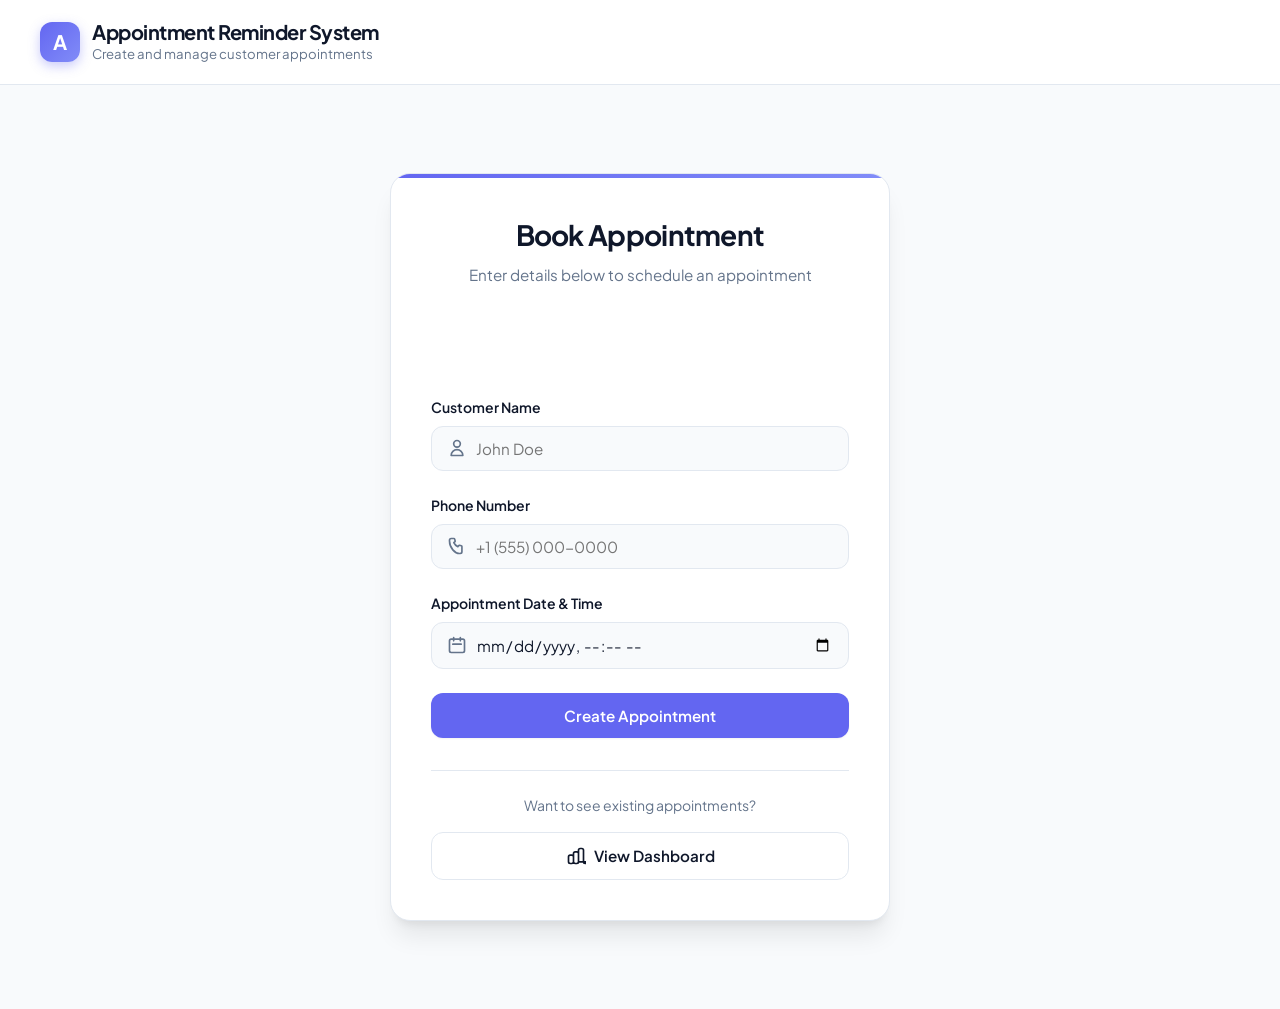
==== frontend/index.html @ 605bb697 "initial commit" ====
<!DOCTYPE html>
<html lang="en">
<head>
    <meta charset="UTF-8">
    <meta name="viewport" content="width=device-width, initial-scale=1.0">
    <title>Create Appointment | Appointment Reminder System</title>
    <link rel="stylesheet" href="style.css">
</head>
<body>

    <!-- Header Section -->
    <header>
        <div class="header-container">
            <div class="logo-section">
                <div class="logo-icon">A</div>
                <div class="logo-title">
                    <h1>Appointment Reminder System</h1>
                    <p>Create and manage customer appointments</p>
                </div>
            </div>
            <div>
                <!-- Extra desktop nav elements if needed, or empty -->
            </div>
        </div>
    </header>

    <!-- Main Container -->
    <main>
        <div class="form-container">
            <div class="card">
                
                <div class="card-header">
                    <h2>Book Appointment</h2>
                    <p>Enter details below to schedule an appointment</p>
                </div>

                <!-- Alert Banner for Inline Message Feedback -->
                <div id="alertBanner" class="alert">
                    <svg class="alert-icon" fill="none" stroke="currentColor" viewBox="0 0 24 24" xmlns="http://www.w3.org/2000/svg">
                        <path stroke-linecap="round" stroke-linejoin="round" stroke-width="2" d=""></path>
                    </svg>
                    <span id="alertMessage" class="alert-message"></span>
                </div>

                <!-- Appointment Form -->
                <form id="appointmentForm" novalidate>
                    
                    <!-- Customer Name -->
                    <div class="form-group">
                        <label for="name" class="form-label">Customer Name</label>
                        <div class="input-wrapper">
                            <span class="input-icon">
                                <svg fill="none" stroke="currentColor" viewBox="0 0 24 24" xmlns="http://www.w3.org/2000/svg">
                                    <path stroke-linecap="round" stroke-linejoin="round" stroke-width="2" d="M16 7a4 4 0 11-8 0 4 4 0 018 0zM12 14a7 7 0 00-7 7h14a7 7 0 00-7-7z"></path>
                                </svg>
                            </span>
                            <input 
                                type="text" 
                                id="name" 
                                class="form-control" 
                                placeholder="John Doe" 
                                required
                            >
                        </div>
                    </div>

                    <!-- Phone Number -->
                    <div class="form-group">
                        <label for="phone" class="form-label">Phone Number</label>
                        <div class="input-wrapper">
                            <span class="input-icon">
                                <svg fill="none" stroke="currentColor" viewBox="0 0 24 24" xmlns="http://www.w3.org/2000/svg">
                                    <path stroke-linecap="round" stroke-linejoin="round" stroke-width="2" d="M3 5a2 2 0 012-2h3.28a1 1 0 01.94.725l.548 2.2a1 1 0 01-.321.988l-1.305.98a10.582 10.582 0 004.872 4.872l.98-1.305a1 1 0 01.988-.321l2.2.548a1 1 0 01.725.94V19a2 2 0 01-2 2h-1C9.716 21 3 14.284 3 6V5z"></path>
                                </svg>
                            </span>
                            <input 
                                type="tel" 
                                id="phone" 
                                class="form-control" 
                                placeholder="+1 (555) 000-0000" 
                                required
                            >
                        </div>
                    </div>

                    <!-- Appointment Date & Time -->
                    <div class="form-group">
                        <label for="time" class="form-label">Appointment Date & Time</label>
                        <div class="input-wrapper">
                            <span class="input-icon">
                                <svg fill="none" stroke="currentColor" viewBox="0 0 24 24" xmlns="http://www.w3.org/2000/svg">
                                    <path stroke-linecap="round" stroke-linejoin="round" stroke-width="2" d="M8 7V3m8 4V3m-9 8h10M5 21h14a2 2 0 002-2V7a2 2 0 00-2-2H5a2 2 0 00-2 2v12a2 2 0 002 2z"></path>
                                </svg>
                            </span>
                            <input 
                                type="datetime-local" 
                                id="time" 
                                class="form-control" 
                                required
                            >
                        </div>
                    </div>

                    <!-- Submit Button -->
                    <button type="submit" id="submitBtn" class="btn btn-primary">
                        <div class="spinner"></div>
                        <span>Create Appointment</span>
                    </button>
                </form>

                <!-- Footer with Navigation to Dashboard -->
                <div class="card-footer">
                    <p class="card-footer-text">Want to see existing appointments?</p>
                    <a href="dashboard.html" class="btn btn-outline">
                        <svg style="width: 1.25rem; height: 1.25rem;" fill="none" stroke="currentColor" viewBox="0 0 24 24" xmlns="http://www.w3.org/2000/svg">
                            <path stroke-linecap="round" stroke-linejoin="round" stroke-width="2" d="M9 19v-6a2 2 0 00-2-2H5a2 2 0 00-2 2v6a2 2 0 002 2h2a2 2 0 002-2zm0 0V9a2 2 0 012-2h2a2 2 0 012 2v10m-6 0a2 2 0 002 2h2a2 2 0 002-2m0 0V5a2 2 0 012-2h2a2 2 0 012 2v14a2 2 0 002 2h2a2 2 0 002-2z"></path>
                        </svg>
                        View Dashboard
                    </a>
                </div>

            </div>
        </div>
    </main>

    <!-- Floating Toast Overlay container -->
    <div id="toastContainer" class="toast-container"></div>

    <script src="script.js"></script>
</body>
</html>
---- frontend/style.css ----
@import url('https://fonts.googleapis.com/css2?family=Plus+Jakarta+Sans:wght@300;400;500;600;700;800&display=swap');

:root {
    --font-sans: 'Plus Jakarta Sans', system-ui, -apple-system, sans-serif;
    
    /* Colors */
    --bg-main: #f8fafc;
    --bg-card: #ffffff;
    --primary: #6366f1;
    --primary-hover: #4f46e5;
    --primary-light: #eef2ff;
    
    --success: #10b981;
    --success-light: #ecfdf5;
    --success-hover: #059669;
    
    --error: #ef4444;
    --error-light: #fef2f2;
    --error-hover: #dc2626;
    
    --text-main: #0f172a;
    --text-muted: #64748b;
    --border: #e2e8f0;
    
    /* Shadows */
    --shadow-sm: 0 1px 2px 0 rgba(0, 0, 0, 0.05);
    --shadow-md: 0 4px 6px -1px rgba(0, 0, 0, 0.1), 0 2px 4px -2px rgba(0, 0, 0, 0.1);
    --shadow-lg: 0 10px 15px -3px rgba(0, 0, 0, 0.1), 0 4px 6px -4px rgba(0, 0, 0, 0.1);
    --shadow-xl: 0 20px 25px -5px rgba(0, 0, 0, 0.08), 0 8px 10px -6px rgba(0, 0, 0, 0.08);
    
    /* Animations */
    --transition-fast: 0.15s cubic-bezier(0.4, 0, 0.2, 1);
    --transition-normal: 0.25s cubic-bezier(0.4, 0, 0.2, 1);
}

* {
    margin: 0;
    padding: 0;
    box-sizing: border-box;
}

body {
    font-family: var(--font-sans);
    background-color: var(--bg-main);
    color: var(--text-main);
    line-height: 1.5;
    min-height: 100vh;
    display: flex;
    flex-direction: column;
}

/* Typography */
h1, h2, h3, h4 {
    font-weight: 700;
    color: var(--text-main);
    letter-spacing: -0.025em;
}

/* Header & Navbar */
header {
    background-color: var(--bg-card);
    border-bottom: 1px solid var(--border);
    padding: 1.25rem 2rem;
    position: sticky;
    top: 0;
    z-index: 10;
}

.header-container {
    max-width: 1200px;
    margin: 0 auto;
    display: flex;
    justify-content: space-between;
    align-items: center;
}

.logo-section {
    display: flex;
    align-items: center;
    gap: 0.75rem;
}

.logo-icon {
    width: 2.5rem;
    height: 2.5rem;
    background: linear-gradient(135deg, var(--primary), #818cf8);
    border-radius: 0.75rem;
    display: flex;
    align-items: center;
    justify-content: center;
    color: white;
    font-weight: 700;
    font-size: 1.25rem;
    box-shadow: 0 4px 12px rgba(99, 102, 241, 0.35);
}

.logo-title h1 {
    font-size: 1.25rem;
    line-height: 1.2;
}

.logo-title p {
    font-size: 0.825rem;
    color: var(--text-muted);
}

/* Main Layout */
main {
    flex: 1;
    width: 100%;
    max-width: 1200px;
    margin: 0 auto;
    padding: 2.5rem 1.5rem;
}

/* Forms & Cards */
.form-container {
    max-width: 500px;
    margin: 3rem auto;
}

.card {
    background-color: var(--bg-card);
    border-radius: 1.25rem;
    border: 1px solid var(--border);
    box-shadow: var(--shadow-xl);
    padding: 2.5rem;
    position: relative;
    overflow: hidden;
}

.card::before {
    content: '';
    position: absolute;
    top: 0;
    left: 0;
    right: 0;
    height: 4px;
    background: linear-gradient(90deg, var(--primary), #818cf8);
}

.card-header {
    margin-bottom: 2rem;
    text-align: center;
}

.card-header h2 {
    font-size: 1.75rem;
    margin-bottom: 0.5rem;
}

.card-header p {
    color: var(--text-muted);
    font-size: 0.95rem;
}

/* Inputs & Labels */
.form-group {
    margin-bottom: 1.5rem;
    position: relative;
}

.form-label {
    display: block;
    font-size: 0.875rem;
    font-weight: 600;
    margin-bottom: 0.5rem;
    color: var(--text-main);
}

.input-wrapper {
    position: relative;
    display: flex;
    align-items: center;
}

.input-icon {
    position: absolute;
    left: 1rem;
    color: var(--text-muted);
    pointer-events: none;
    display: flex;
    align-items: center;
}

.input-icon svg {
    width: 1.25rem;
    height: 1.25rem;
}

.form-control {
    width: 100%;
    padding: 0.75rem 1rem 0.75rem 2.75rem;
    font-family: var(--font-sans);
    font-size: 0.95rem;
    color: var(--text-main);
    background-color: var(--bg-main);
    border: 1px solid var(--border);
    border-radius: 0.75rem;
    transition: var(--transition-fast);
}

.form-control:focus {
    outline: none;
    border-color: var(--primary);
    background-color: var(--bg-card);
    box-shadow: 0 0 0 4px rgba(99, 102, 241, 0.15);
}

/* Buttons */
.btn {
    display: inline-flex;
    align-items: center;
    justify-content: center;
    gap: 0.5rem;
    font-family: var(--font-sans);
    font-size: 0.95rem;
    font-weight: 600;
    padding: 0.75rem 1.5rem;
    border-radius: 0.75rem;
    border: 1px solid transparent;
    cursor: pointer;
    transition: var(--transition-fast);
    text-decoration: none;
    width: 100%;
}

.btn-primary {
    background-color: var(--primary);
    color: white;
    box-shadow: var(--shadow-sm);
}

.btn-primary:hover {
    background-color: var(--primary-hover);
    transform: translateY(-1px);
    box-shadow: var(--shadow-md);
}

.btn-primary:active {
    transform: translateY(0);
}

.btn-outline {
    background-color: transparent;
    border-color: var(--border);
    color: var(--text-main);
}

.btn-outline:hover {
    background-color: var(--bg-main);
    border-color: var(--text-muted);
}

.btn-sm {
    padding: 0.5rem 1rem;
    font-size: 0.875rem;
    width: auto;
}

/* Spinner */
.spinner {
    width: 1.25rem;
    height: 1.25rem;
    border: 2px solid rgba(255, 255, 255, 0.3);
    border-radius: 50%;
    border-top-color: white;
    animation: spin 0.8s linear infinite;
    display: none;
}

@keyframes spin {
    to { transform: rotate(360deg); }
}

.btn-loading .spinner {
    display: block;
}

.btn-loading span {
    display: none;
}

/* Divider & Secondary Actions */
.card-footer {
    margin-top: 2rem;
    padding-top: 1.5rem;
    border-top: 1px solid var(--border);
    display: flex;
    flex-direction: column;
    gap: 1rem;
    align-items: center;
}

.card-footer-text {
    font-size: 0.875rem;
    color: var(--text-muted);
}

/* Dashboard Section */
.dashboard-actions {
    display: flex;
    justify-content: space-between;
    align-items: center;
    margin-bottom: 2rem;
}

.dashboard-title-area h2 {
    font-size: 1.75rem;
    margin-bottom: 0.25rem;
}

.dashboard-title-area p {
    color: var(--text-muted);
    font-size: 0.95rem;
}

/* Mini Stats Grid */
.stats-grid {
    display: grid;
    grid-template-columns: repeat(auto-fit, minmax(220px, 1fr));
    gap: 1.5rem;
    margin-bottom: 2rem;
}

.stat-card {
    background-color: var(--bg-card);
    border: 1px solid var(--border);
    border-radius: 1rem;
    padding: 1.5rem;
    box-shadow: var(--shadow-sm);
    display: flex;
    align-items: center;
    gap: 1rem;
}

.stat-icon {
    width: 3rem;
    height: 3rem;
    border-radius: 50%;
    background-color: var(--primary-light);
    color: var(--primary);
    display: flex;
    align-items: center;
    justify-content: center;
}

.stat-icon svg {
    width: 1.5rem;
    height: 1.5rem;
}

.stat-details h3 {
    font-size: 0.875rem;
    color: var(--text-muted);
    font-weight: 500;
    margin-bottom: 0.25rem;
}

.stat-value {
    font-size: 1.5rem;
    font-weight: 700;
    color: var(--text-main);
}

/* Tables */
.table-card {
    background-color: var(--bg-card);
    border: 1px solid var(--border);
    border-radius: 1.25rem;
    box-shadow: var(--shadow-lg);
    overflow: hidden;
}

.table-responsive {
    width: 100%;
    overflow-x: auto;
}

.table {
    width: 100%;
    border-collapse: collapse;
    text-align: left;
}

.table th {
    background-color: var(--bg-main);
    color: var(--text-muted);
    font-weight: 600;
    font-size: 0.85rem;
    text-transform: uppercase;
    letter-spacing: 0.05em;
    padding: 1rem 1.5rem;
    border-bottom: 1px solid var(--border);
}

.table td {
    padding: 1.25rem 1.5rem;
    border-bottom: 1px solid var(--border);
    font-size: 0.95rem;
    color: var(--text-main);
}

.table tbody tr:last-child td {
    border-bottom: none;
}

.table tbody tr:nth-child(even) {
    background-color: #fafafa;
}

.table tbody tr:hover {
    background-color: var(--primary-light);
    transition: background-color var(--transition-fast);
}

/* Badge styling */
.badge {
    display: inline-flex;
    align-items: center;
    font-size: 0.8rem;
    font-weight: 600;
    padding: 0.25rem 0.6rem;
    border-radius: 9999px;
    background-color: var(--bg-main);
    color: var(--text-muted);
    border: 1px solid var(--border);
}

.badge-id {
    background-color: var(--primary-light);
    color: var(--primary);
    border-color: transparent;
}

/* States */
.empty-state {
    text-align: center;
    padding: 4rem 2rem;
    display: none;
    flex-direction: column;
    align-items: center;
    justify-content: center;
}

.empty-state svg {
    width: 4rem;
    height: 4rem;
    color: var(--text-muted);
    opacity: 0.5;
    margin-bottom: 1.5rem;
}

.empty-state h3 {
    font-size: 1.25rem;
    margin-bottom: 0.5rem;
}

.empty-state p {
    color: var(--text-muted);
    font-size: 0.95rem;
    max-width: 350px;
    margin-bottom: 1.5rem;
}

/* Loading Skeleton Table */
.skeleton-row td {
    position: relative;
    overflow: hidden;
}

.skeleton-text {
    height: 1rem;
    background-color: var(--border);
    border-radius: 0.25rem;
    width: 80%;
    animation: skeleton-pulse 1.5s infinite ease-in-out;
}

@keyframes skeleton-pulse {
    0% { opacity: 0.6; }
    50% { opacity: 1; }
    100% { opacity: 0.6; }
}

.loading-container {
    display: none;
}

/* Alert Banner System */
.alert {
    display: flex;
    align-items: flex-start;
    gap: 0.75rem;
    padding: 1rem 1.25rem;
    border-radius: 0.75rem;
    margin-bottom: 1.5rem;
    font-size: 0.925rem;
    border: 1px solid transparent;
    opacity: 0;
    transform: translateY(-10px);
    transition: opacity var(--transition-normal), transform var(--transition-normal);
}

.alert-show {
    opacity: 1;
    transform: translateY(0);
}

.alert-success {
    background-color: var(--success-light);
    color: var(--success-hover);
    border-color: rgba(16, 185, 129, 0.2);
}

.alert-error {
    background-color: var(--error-light);
    color: var(--error-hover);
    border-color: rgba(239, 68, 68, 0.2);
}

.alert-icon {
    flex-shrink: 0;
    width: 1.25rem;
    height: 1.25rem;
}

.alert-message {
    flex-grow: 1;
    font-weight: 500;
}

/* Toast Container (floating overlay notifications) */
.toast-container {
    position: fixed;
    bottom: 2rem;
    right: 2rem;
    z-index: 100;
    display: flex;
    flex-direction: column;
    gap: 0.75rem;
    max-width: 350px;
    width: calc(100% - 4rem);
}

.toast {
    background-color: var(--bg-card);
    border-left: 4px solid var(--primary);
    border-radius: 0.5rem;
    box-shadow: var(--shadow-xl);
    padding: 1rem 1.25rem;
    display: flex;
    align-items: center;
    gap: 0.75rem;
    transform: translateX(120%);
    transition: transform 0.3s cubic-bezier(0.175, 0.885, 0.32, 1.275);
    border: 1px solid var(--border);
    border-left-width: 4px;
}

.toast.toast-show {
    transform: translateX(0);
}

.toast.toast-success {
    border-left-color: var(--success);
}

.toast.toast-error {
    border-left-color: var(--error);
}

.toast-message {
    font-size: 0.9rem;
    font-weight: 500;
    color: var(--text-main);
}

/* Responsive Overrides */
@media (max-width: 640px) {
    main {
        padding: 1.5rem 1rem;
    }
    
    .card {
        padding: 1.5rem;
    }
    
    .dashboard-actions {
        flex-direction: column;
        align-items: flex-start;
        gap: 1rem;
    }
    
    .dashboard-actions .btn {
        width: 100%;
    }
}
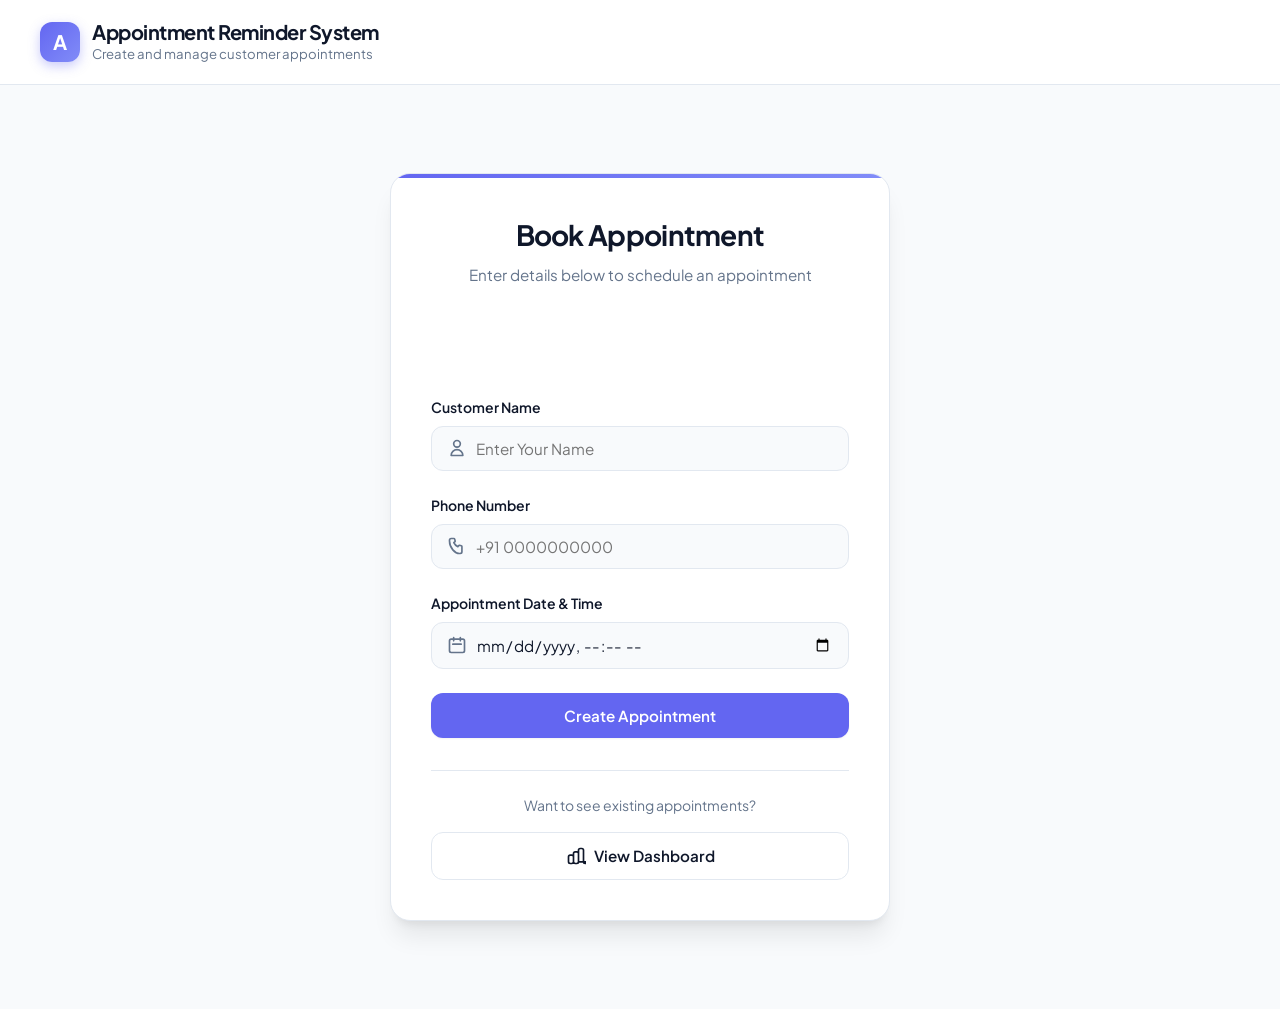
==== commit e5fa6931: "all changes" ====
--- a/frontend/index.html
+++ b/frontend/index.html
@@ -58,7 +58,7 @@
                                 type="text" 
                                 id="name" 
                                 class="form-control" 
-                                placeholder="John Doe" 
+                                placeholder="Enter Your Name" 
                                 required
                             >
                         </div>
@@ -77,7 +77,7 @@
                                 type="tel" 
                                 id="phone" 
                                 class="form-control" 
-                                placeholder="+1 (555) 000-0000" 
+                                placeholder="+91 0000000000" 
                                 required
                             >
                         </div>
